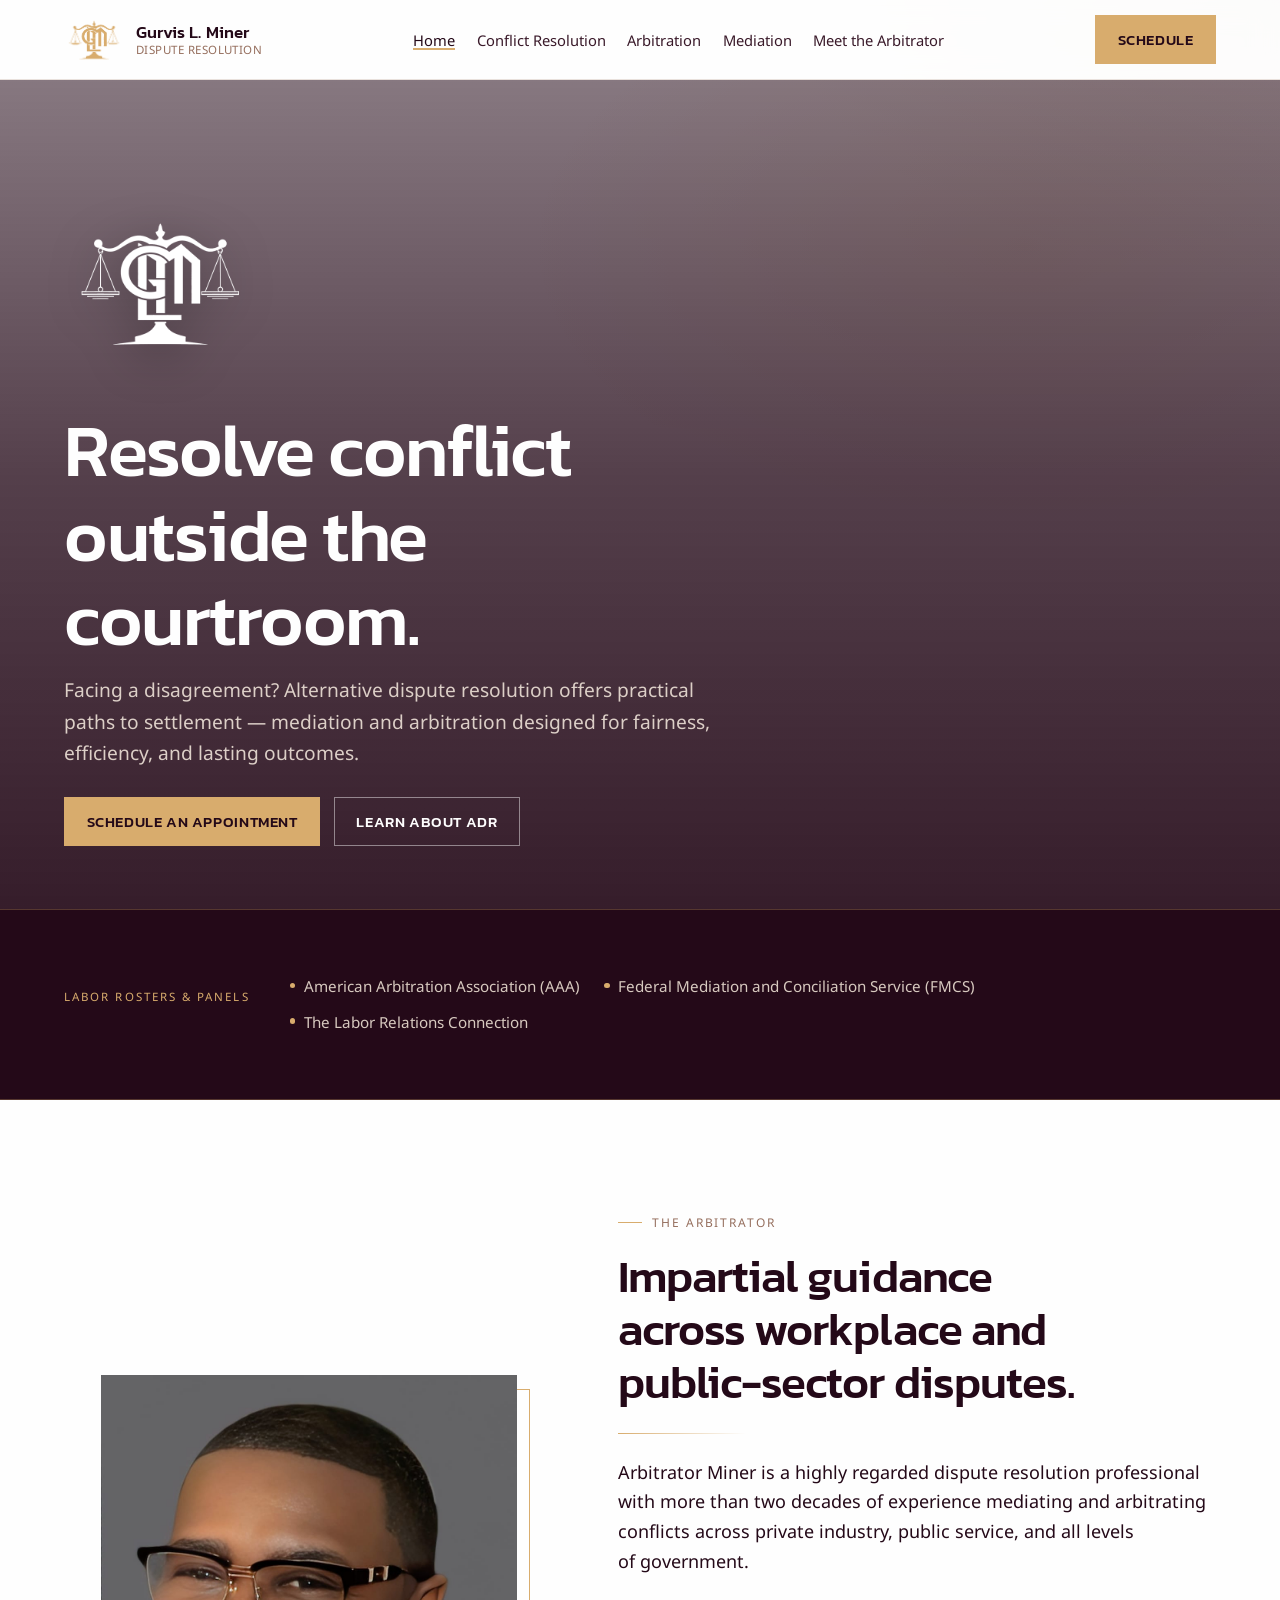
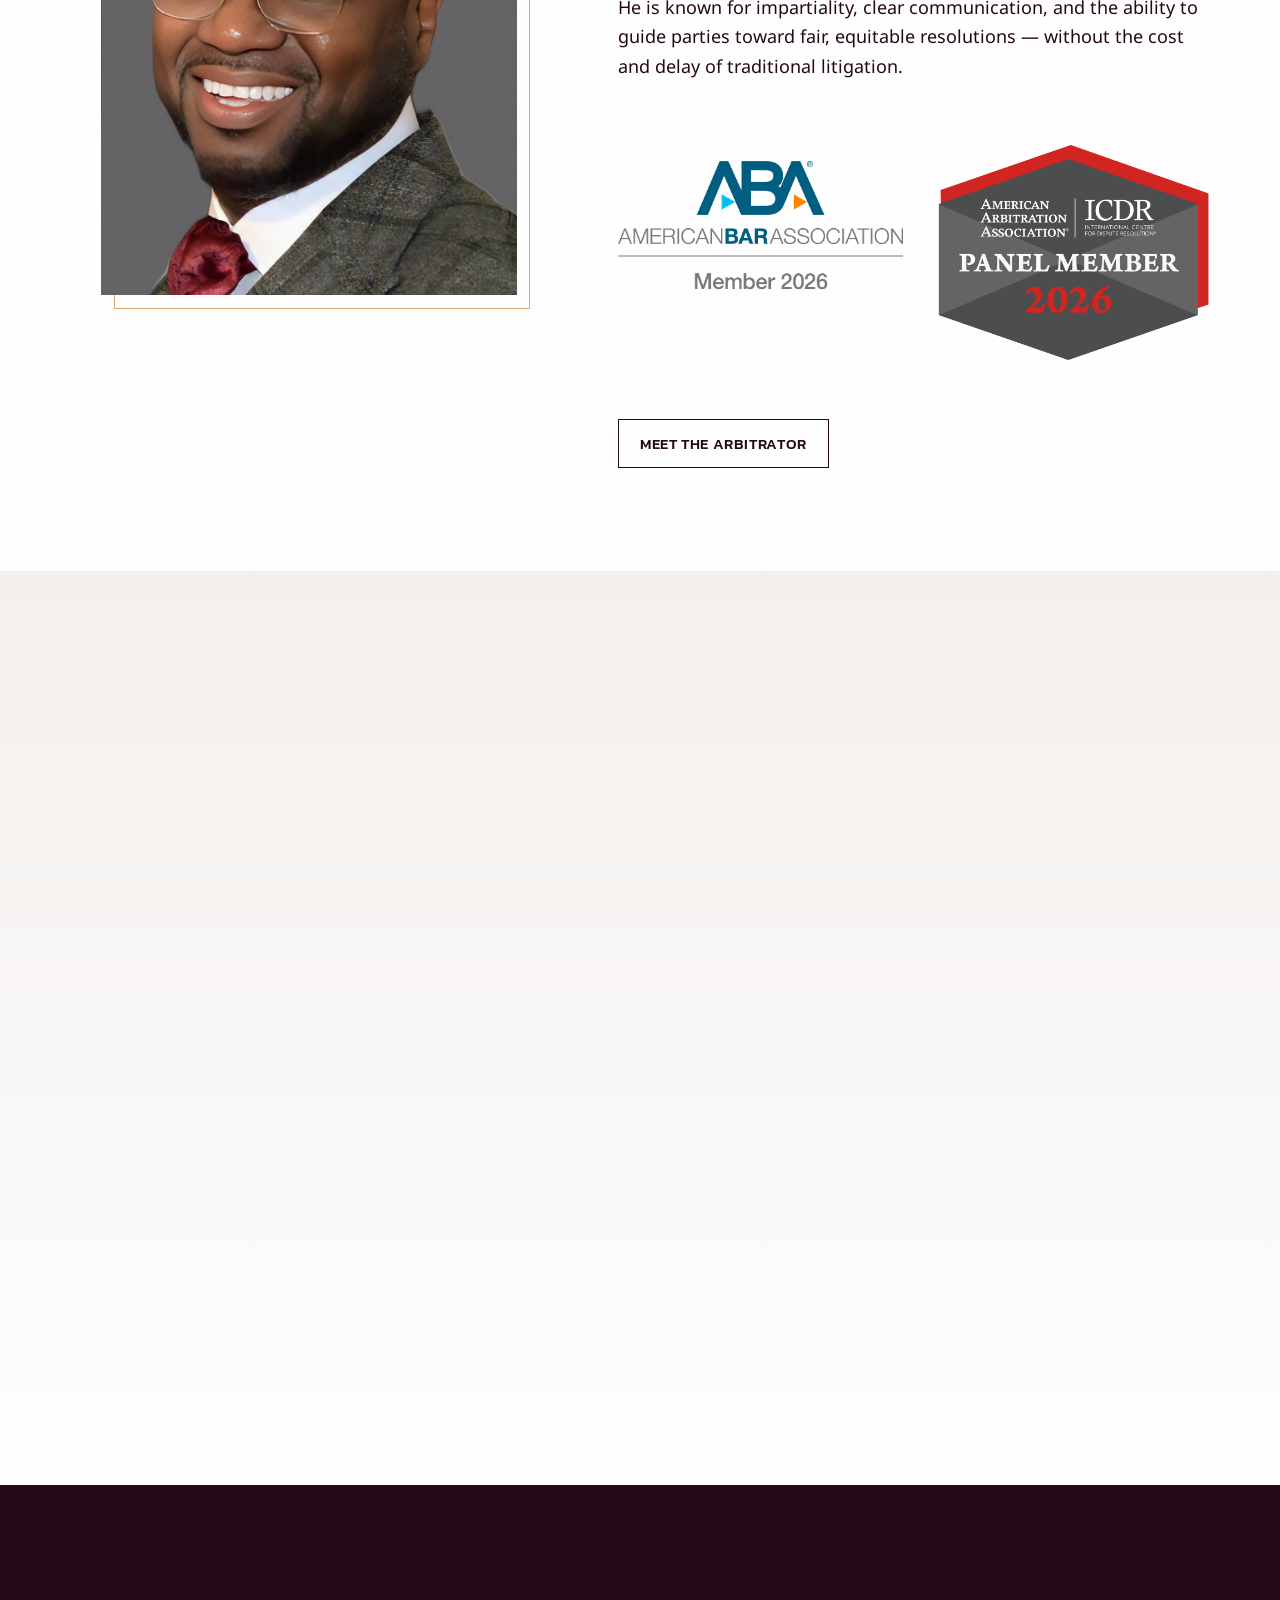
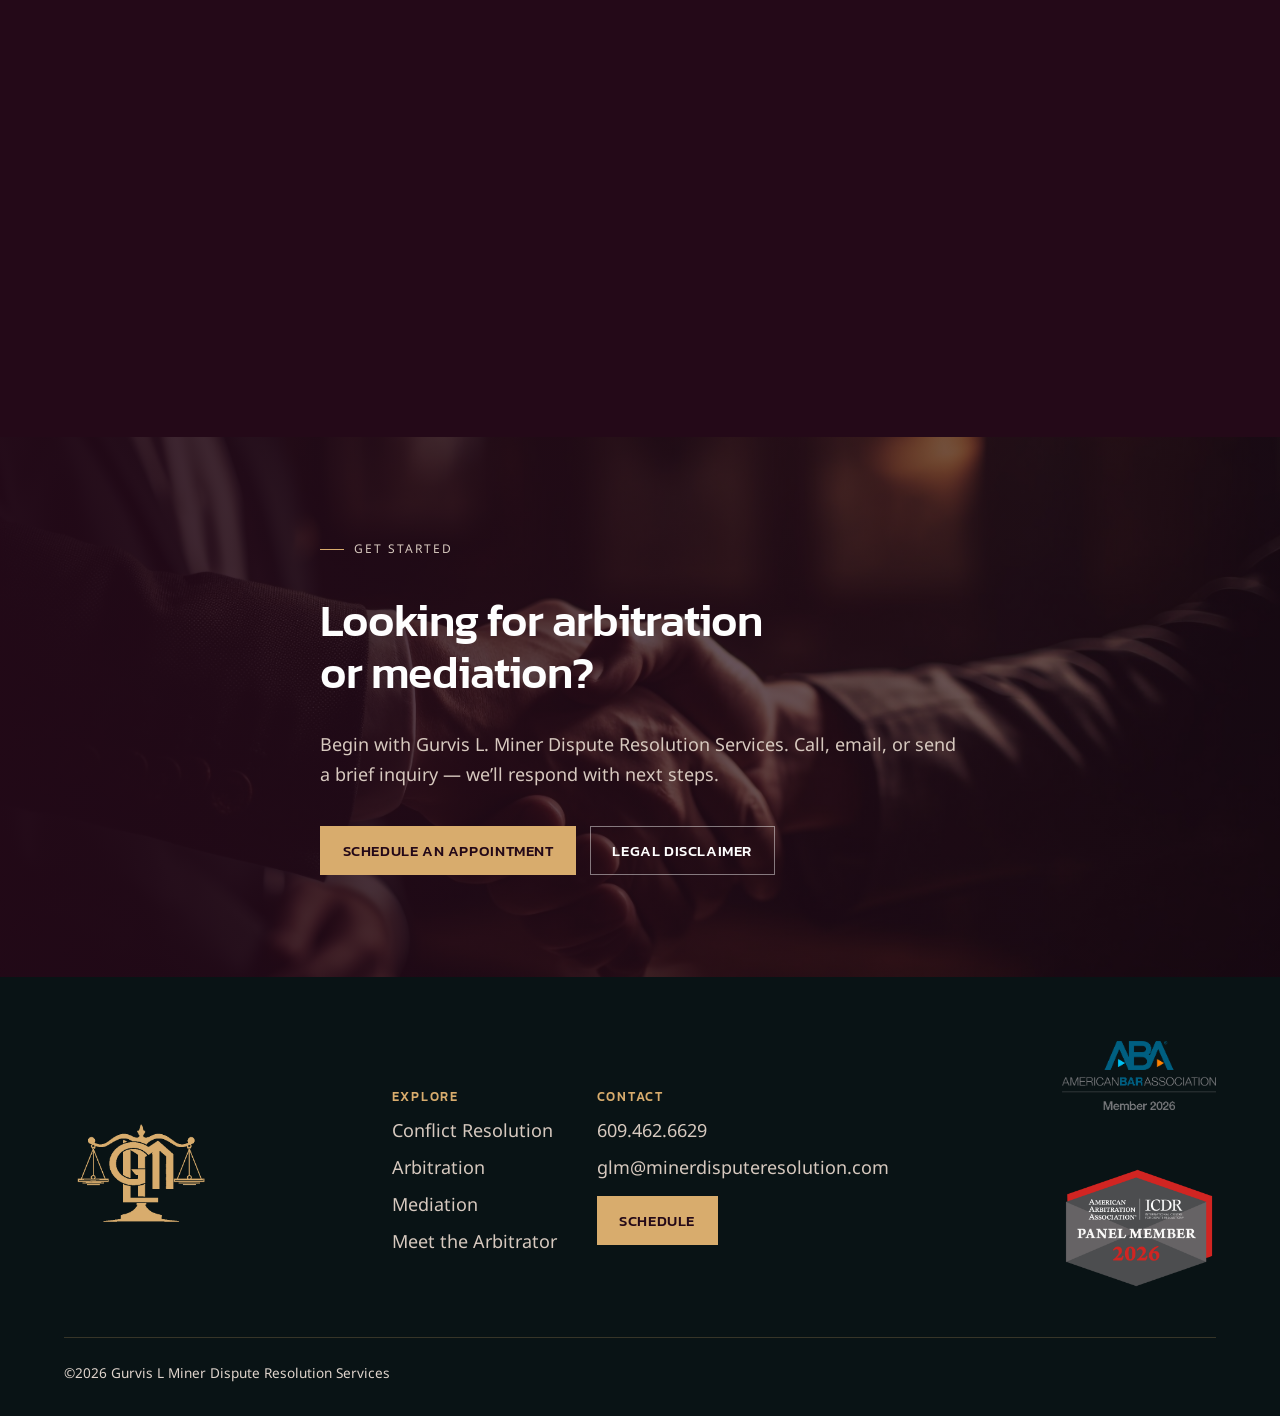
==== index.html @ 5213bed1 "Add static redesign of Miner Dispute Resolution site. Replace the WordPress marketing site with a mu" ====
<!DOCTYPE html>
<html lang="en">
<head>
  <meta charset="UTF-8" />
  <meta http-equiv="refresh" content="0; url=redesign/" />
  <link rel="canonical" href="redesign/" />
  <title>Gurvis L. Miner Dispute Resolution</title>
  <script>location.replace("redesign/");</script>
</head>
<body>
  <p><a href="redesign/">Continue to site</a></p>
</body>
</html>
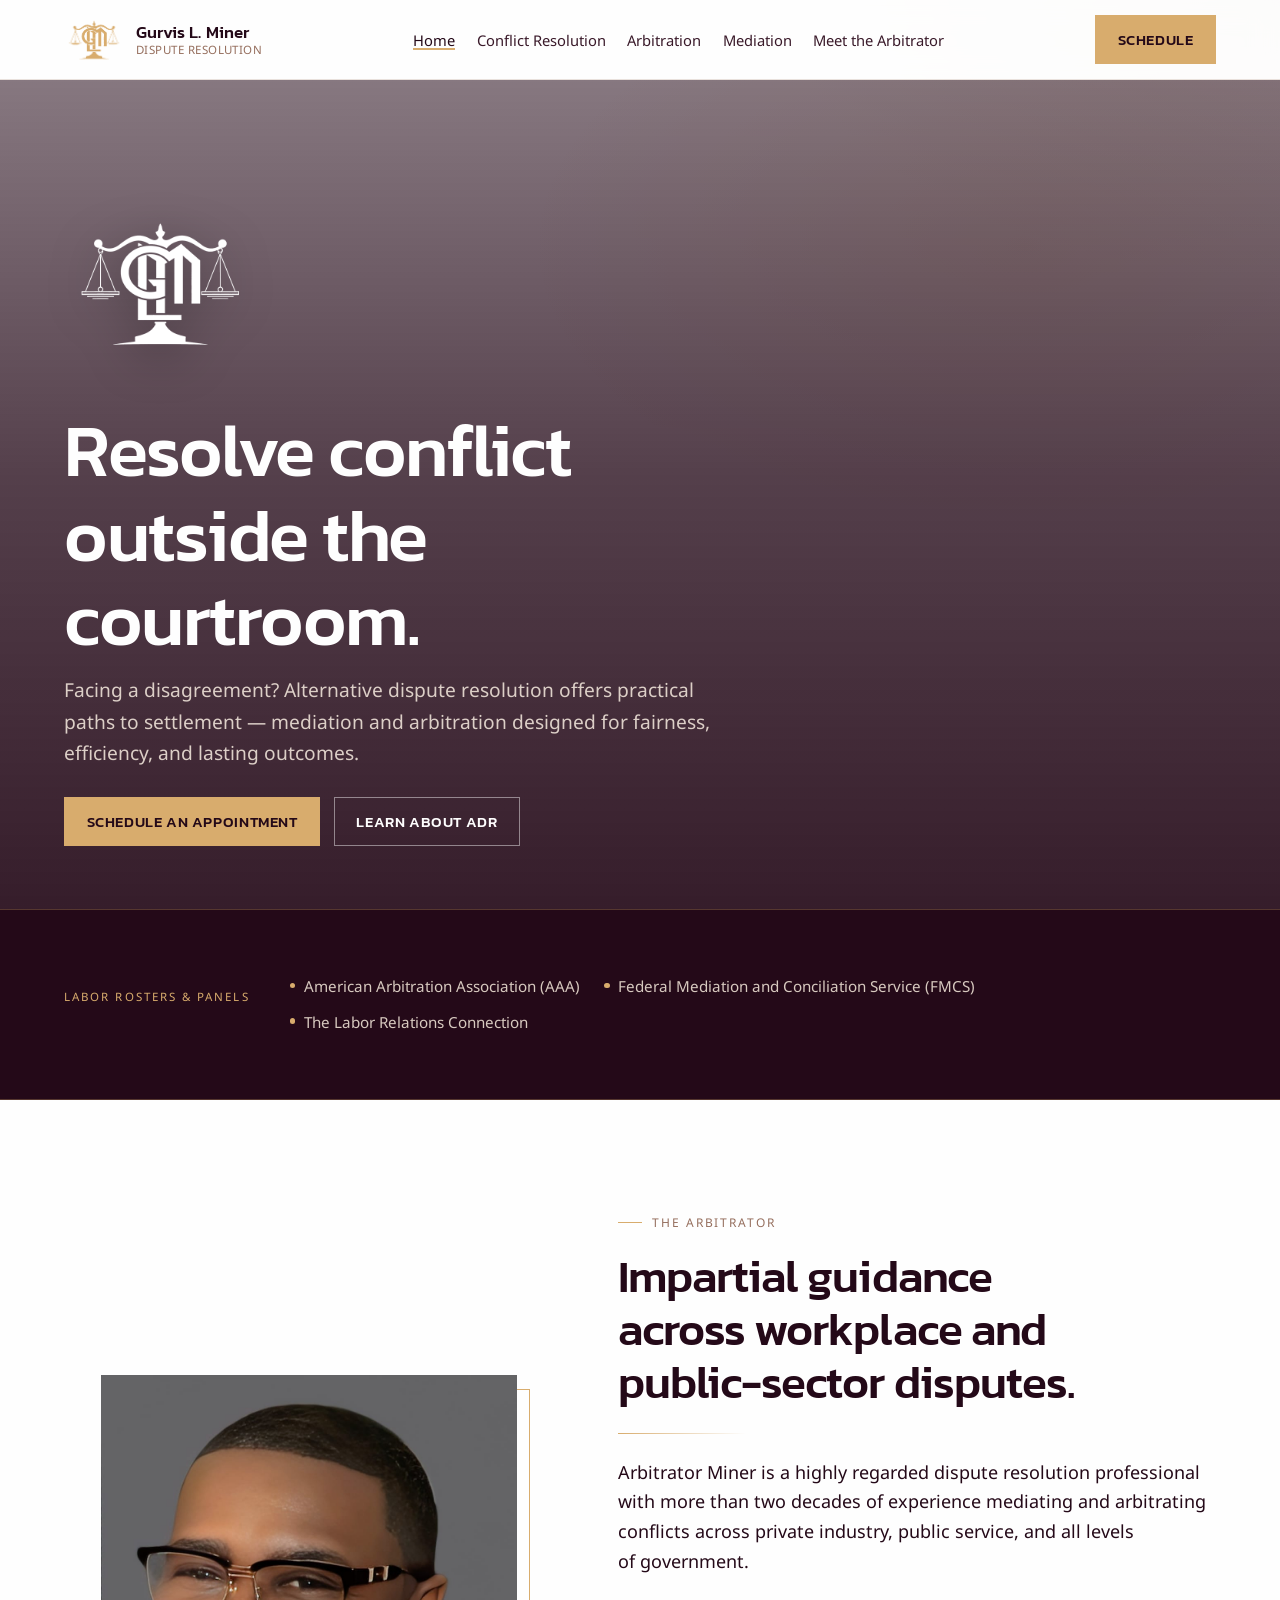
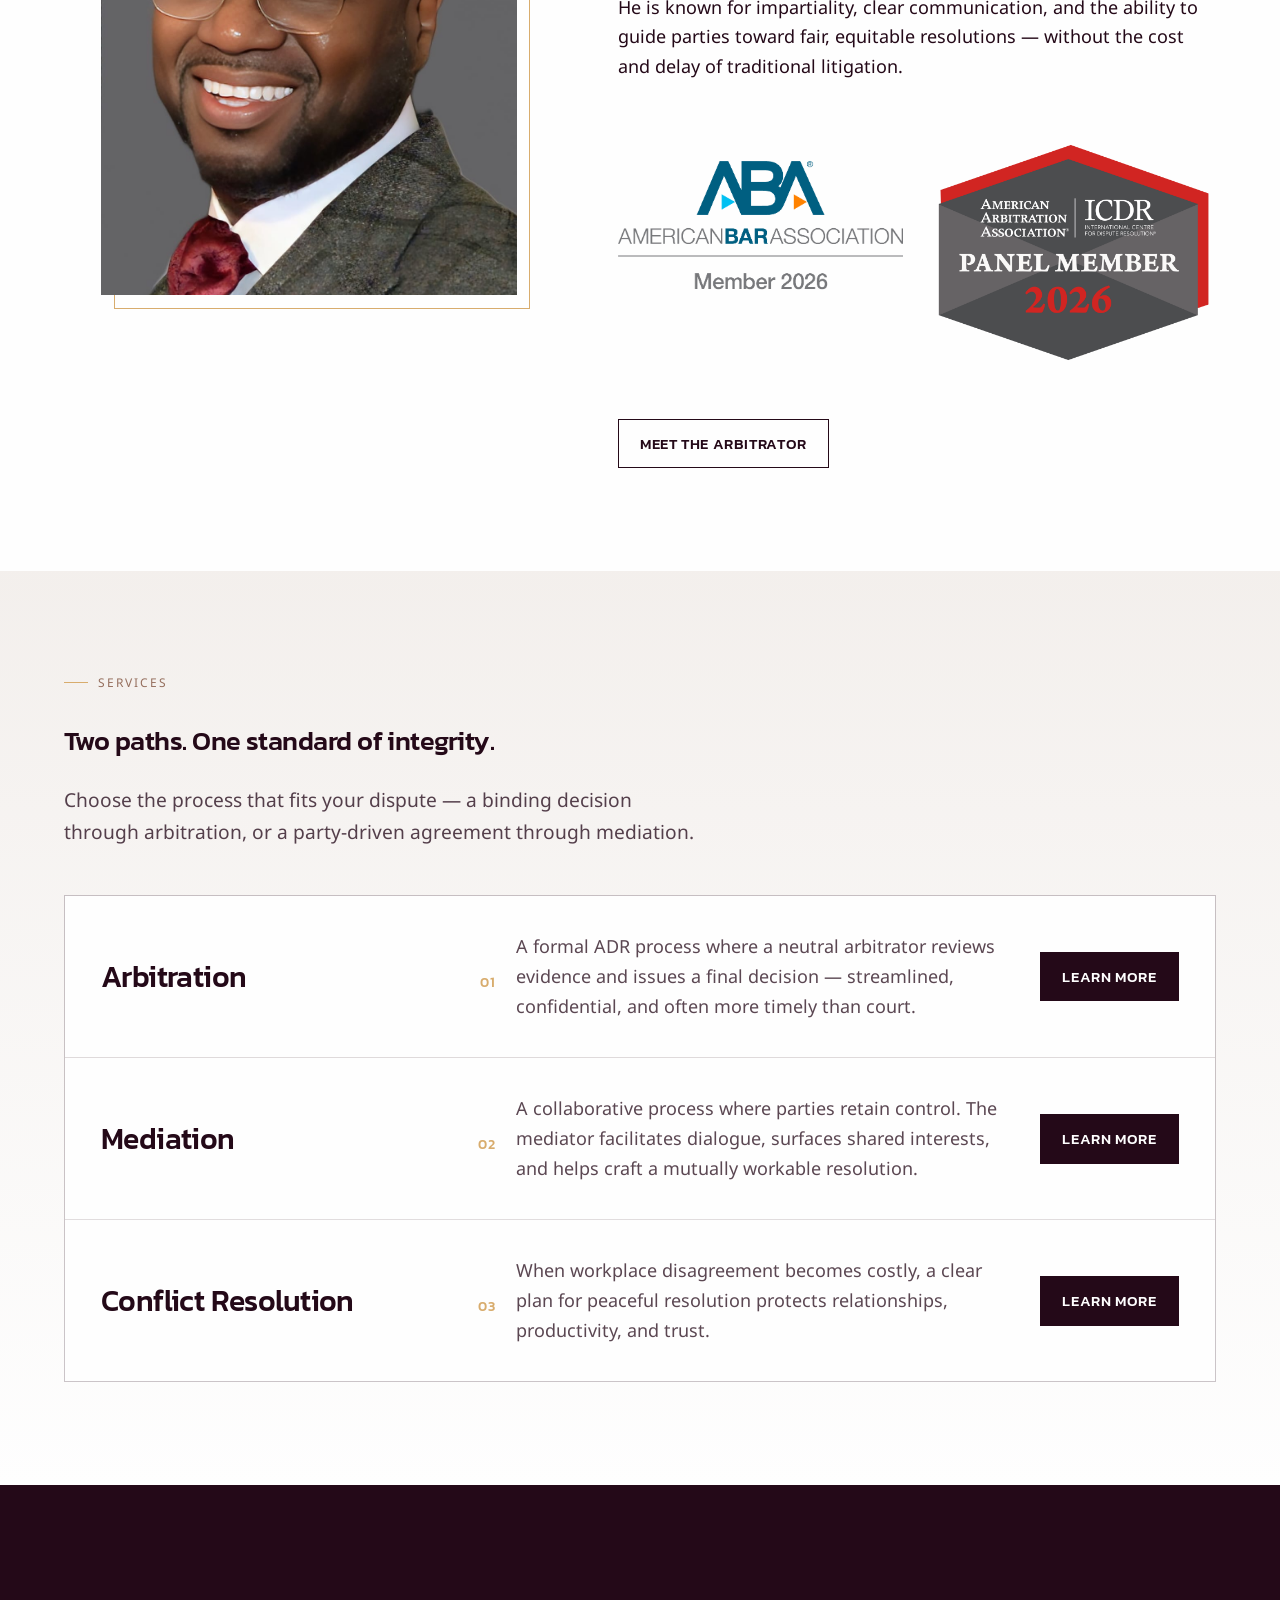
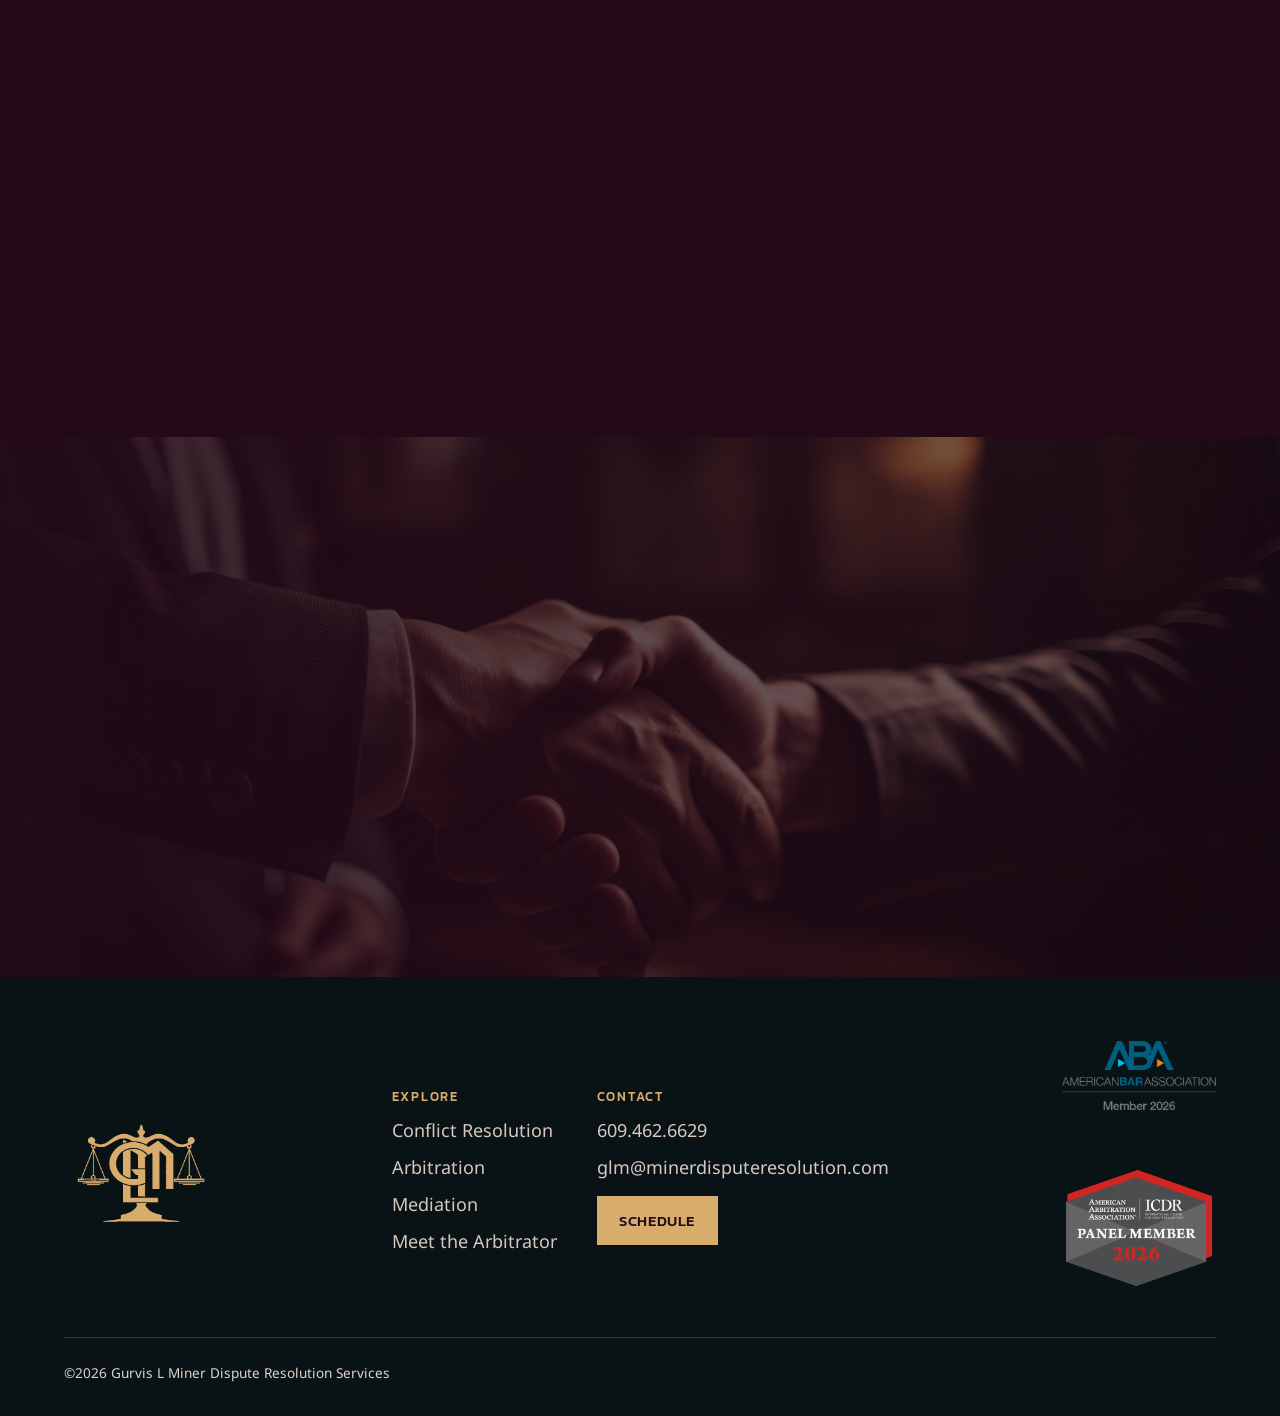
==== commit 63f2b510: "Add Open Graph and Twitter meta with the gold logo for link previews. Co-authored-by: Cursor <cursor" ====
--- a/index.html
+++ b/index.html
@@ -2,9 +2,24 @@
 <html lang="en">
 <head>
   <meta charset="UTF-8" />
+  <meta name="viewport" content="width=device-width, initial-scale=1" />
   <meta http-equiv="refresh" content="0; url=redesign/" />
-  <link rel="canonical" href="redesign/" />
+  <link rel="canonical" href="https://calvinadaniel.github.io/miner-dispute-resolution/redesign/" />
   <title>Gurvis L. Miner Dispute Resolution</title>
+  <meta name="description" content="Arbitration, mediation, and conflict resolution with Gurvis L. Miner — experienced, impartial, efficient ADR outside the courtroom." />
+  <link rel="icon" href="assets/glm-nav-icon-gold-refined.png" />
+  <link rel="apple-touch-icon" href="assets/glm-nav-icon-gold-refined.png" />
+  <meta property="og:type" content="website" />
+  <meta property="og:site_name" content="Gurvis L. Miner Dispute Resolution" />
+  <meta property="og:title" content="Gurvis L. Miner Dispute Resolution" />
+  <meta property="og:description" content="Arbitration, mediation, and conflict resolution with Gurvis L. Miner — experienced, impartial, efficient ADR outside the courtroom." />
+  <meta property="og:url" content="https://calvinadaniel.github.io/miner-dispute-resolution/" />
+  <meta property="og:image" content="https://calvinadaniel.github.io/miner-dispute-resolution/assets/glm-nav-icon-gold-refined.png" />
+  <meta property="og:image:alt" content="Gurvis L. Miner Dispute Resolution logo" />
+  <meta name="twitter:card" content="summary" />
+  <meta name="twitter:title" content="Gurvis L. Miner Dispute Resolution" />
+  <meta name="twitter:description" content="Arbitration, mediation, and conflict resolution with Gurvis L. Miner — experienced, impartial, efficient ADR outside the courtroom." />
+  <meta name="twitter:image" content="https://calvinadaniel.github.io/miner-dispute-resolution/assets/glm-nav-icon-gold-refined.png" />
   <script>location.replace("redesign/");</script>
 </head>
 <body>
